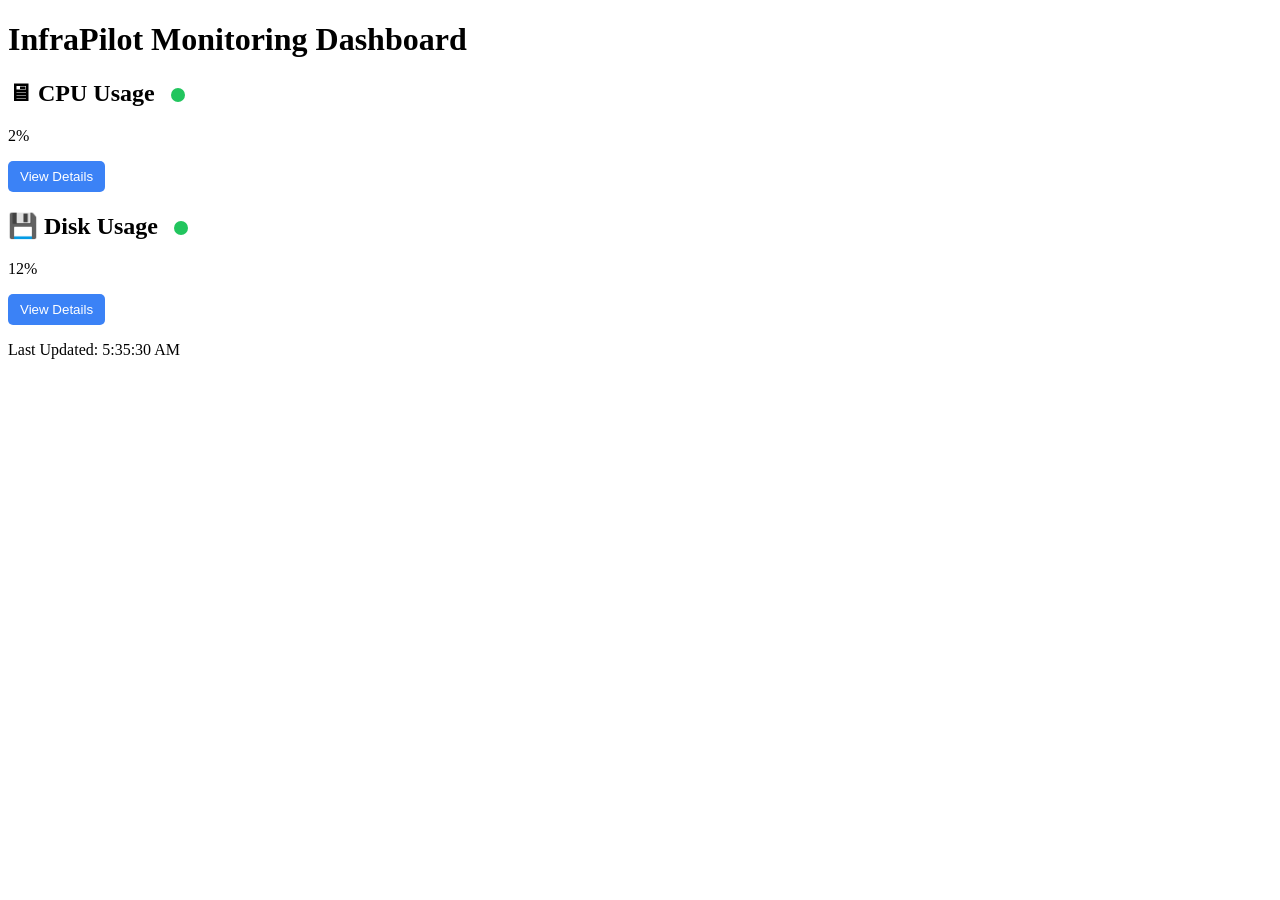
==== frontend/index.html @ 7d631f09 "Frontend" ====
<!DOCTYPE html>
<html>
<head>
    <meta charset="UTF-8">
    <title>InfraPilot Dashboard</title>
    <link rel="stylesheet" href="style.css">
</head>
<body>

<div class="container">
    <h1> InfraPilot Monitoring Dashboard</h1>

    <div class="grid">
<div class="card">
    <h2>🖥  CPU Usage <span id="cpu-status" class="status-dot"></span></h2>
    <div class="progress">
        <div id="cpu-bar" class="bar"></div>
    </div>
    <p id="cpu-value"></p>
    <button onclick="openModal('cpu')">View Details</button>
</div>
<div class="card">
    <h2>💾 Disk Usage <span id="disk-status" class="status-dot"></span></h2>
    <div class="progress">
        <div id="disk-bar" class="bar"></div>
    </div>
    <p id="disk-value"></p>
    <button onclick="openModal('disk')">View Details</button>
</div>
    </div>

    <p class="footer">Last Updated: <span id="updated"></span></p>
</div>

<!-- Modal -->
<div id="modal" class="modal">
    <div class="modal-content">
        <span class="close" onclick="closeModal()">&times;</span>
        <h2 id="modal-title"></h2>
        <pre id="modal-body"></pre>
    </div>
</div>

<script src="script.js"></script>
</body>
</html>
---- frontend/style.css ----
button {
    padding: 8px 12px;
    border: none;
    border-radius: 5px;
    background: #3b82f6;
    color: white;
    cursor: pointer;
}

button:hover {
    background: #2563eb;
}

.modal {
    display: none;
    position: fixed;
    z-index: 1;
    padding-top: 100px;
    left: 0;
    top: 0;
    width: 100%;
    height: 100%;
    background-color: rgba(0,0,0,0.7);
}

.modal-content {
    background-color: #1e293b;
    margin: auto;
    padding: 20px;
    border-radius: 10px;
    width: 60%;
    color: #e2e8f0;
}

.close {
    float: right;
    font-size: 28px;
    cursor: pointer;
}
.status-dot {
    display: inline-block;
    width: 14px;
    height: 14px;
    border-radius: 50%;
    margin-left: 10px;
    vertical-align: middle;
}

.status-green { background: #22c55e; }
.status-yellow { background: #eab308; }
.status-red { background: #ef4444; }
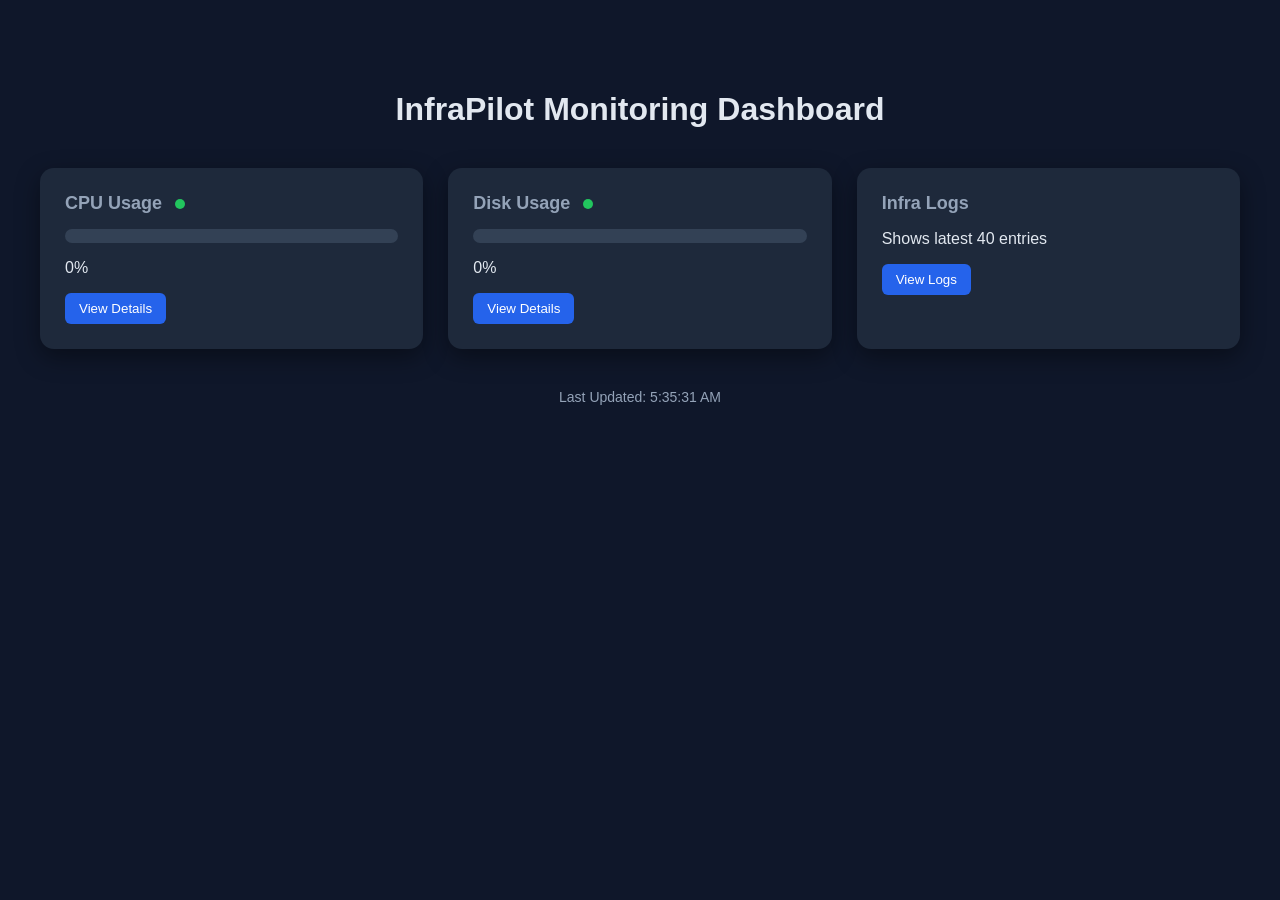
==== commit 541ac396: "Optimize dashboard" ====
--- a/frontend/index.html
+++ b/frontend/index.html
@@ -1,35 +1,54 @@
 <!DOCTYPE html>
 <html>
 <head>
-    <meta charset="UTF-8">
-    <title>InfraPilot Dashboard</title>
+    <title>InfraPilot Monitoring Dashboard</title>
     <link rel="stylesheet" href="style.css">
 </head>
 <body>
 
 <div class="container">
-    <h1> InfraPilot Monitoring Dashboard</h1>
 
-    <div class="grid">
-<div class="card">
-    <h2>🖥  CPU Usage <span id="cpu-status" class="status-dot"></span></h2>
-    <div class="progress">
-        <div id="cpu-bar" class="bar"></div>
-    </div>
-    <p id="cpu-value"></p>
-    <button onclick="openModal('cpu')">View Details</button>
-</div>
-<div class="card">
-    <h2>💾 Disk Usage <span id="disk-status" class="status-dot"></span></h2>
-    <div class="progress">
-        <div id="disk-bar" class="bar"></div>
-    </div>
-    <p id="disk-value"></p>
-    <button onclick="openModal('disk')">View Details</button>
-</div>
+    <h1>InfraPilot Monitoring Dashboard</h1>
+
+    <div class="metrics-grid">
+
+        <!-- CPU -->
+        <div class="card">
+            <h2>CPU Usage <span id="cpu-status" class="status-dot"></span></h2>
+
+            <div class="progress">
+                <div id="cpu-bar" class="bar"></div>
+            </div>
+
+            <p id="cpu-value"></p>
+            <button onclick="openModal('cpu')">View Details</button>
+        </div>
+
+        <!-- Disk -->
+        <div class="card">
+            <h2>Disk Usage <span id="disk-status" class="status-dot"></span></h2>
+
+            <div class="progress">
+                <div id="disk-bar" class="bar"></div>
+            </div>
+
+            <p id="disk-value"></p>
+            <button onclick="openModal('disk')">View Details</button>
+        </div>
+
+        <!-- Logs -->
+        <div class="card">
+            <h2>Infra Logs</h2>
+            <p>Shows latest 40 entries</p>
+            <button onclick="openModal('logs')">View Logs</button>
+        </div>
+
     </div>
 
-    <p class="footer">Last Updated: <span id="updated"></span></p>
+    <p class="footer">
+        Last Updated: <span id="updated"></span>
+    </p>
+
 </div>
 
 <!-- Modal -->
--- a/frontend/style.css
+++ b/frontend/style.css
@@ -1,51 +1,111 @@
+body {
+    margin: 0;
+    font-family: 'Segoe UI', Arial, sans-serif;
+    background-color: #0f172a;
+    color: #e2e8f0;
+}
+
+.container {
+    max-width: 1200px;
+    margin: 50px auto;
+    padding: 20px;
+}
+
+h1 {
+    text-align: center;
+    margin-bottom: 40px;
+}
+
+.metrics-grid {
+    display: grid;
+    grid-template-columns: repeat(3, 1fr);
+    gap: 25px;
+}
+
+.card {
+    background-color: #1e293b;
+    padding: 25px;
+    border-radius: 14px;
+    box-shadow: 0 8px 25px rgba(0,0,0,0.4);
+}
+
+.card h2 {
+    margin-top: 0;
+    font-size: 18px;
+    color: #94a3b8;
+}
+
+.progress {
+    background-color: #334155;
+    height: 14px;
+    border-radius: 10px;
+    overflow: hidden;
+    margin: 15px 0;
+}
+
+.bar {
+    height: 100%;
+    width: 0%;
+    transition: width 0.4s ease;
+}
+
+.green { background-color: #22c55e; }
+.yellow { background-color: #eab308; }
+.red { background-color: #ef4444; }
+
+.status-dot {
+    height: 10px;
+    width: 10px;
+    border-radius: 50%;
+    display: inline-block;
+    margin-left: 8px;
+}
+
 button {
-    padding: 8px 12px;
+    padding: 8px 14px;
+    border-radius: 6px;
     border: none;
-    border-radius: 5px;
-    background: #3b82f6;
+    background-color: #2563eb;
     color: white;
     cursor: pointer;
 }
 
 button:hover {
-    background: #2563eb;
+    background-color: #1d4ed8;
+}
+
+.footer {
+    margin-top: 40px;
+    text-align: center;
+    font-size: 14px;
+    color: #94a3b8;
 }
 
 .modal {
     display: none;
     position: fixed;
-    z-index: 1;
-    padding-top: 100px;
-    left: 0;
-    top: 0;
-    width: 100%;
-    height: 100%;
-    background-color: rgba(0,0,0,0.7);
+    inset: 0;
+    background-color: rgba(0,0,0,0.8);
 }
 
 .modal-content {
     background-color: #1e293b;
-    margin: auto;
-    padding: 20px;
-    border-radius: 10px;
-    width: 60%;
-    color: #e2e8f0;
+    margin: 8% auto;
+    padding: 25px;
+    border-radius: 12px;
+    width: 70%;
+    max-width: 800px;
+}
+
+.modal-content pre {
+    background-color: #0f172a;
+    padding: 15px;
+    border-radius: 8px;
+    max-height: 400px;
+    overflow-y: auto;
 }
 
 .close {
     float: right;
-    font-size: 28px;
     cursor: pointer;
 }
-.status-dot {
-    display: inline-block;
-    width: 14px;
-    height: 14px;
-    border-radius: 50%;
-    margin-left: 10px;
-    vertical-align: middle;
-}
-
-.status-green { background: #22c55e; }
-.status-yellow { background: #eab308; }
-.status-red { background: #ef4444; }
